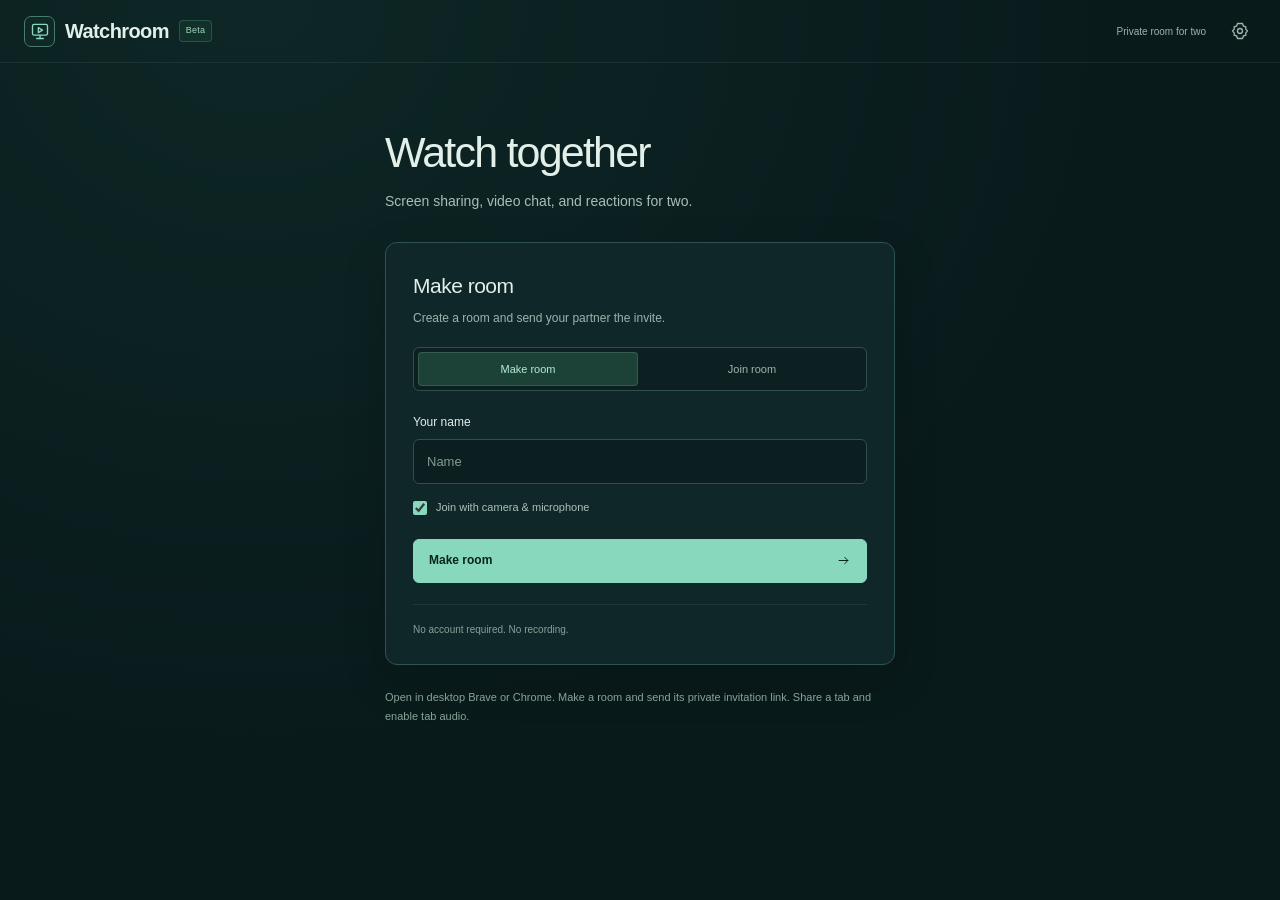
==== room/index.html @ 731a15d7 "Move Watchroom and Rummy 500 into Molomon Watchroom (from SolomonMM876/watchroom) now lives in room/" ====
<!doctype html>
<html lang="en">
<head>
  <meta name="watchroom-transport" content="peerjs">
  <meta charset="utf-8">
  <meta name="viewport" content="width=device-width, initial-scale=1">
  <meta name="theme-color" content="#091a1b">
  <title>Watchroom Beta</title>
  <meta name="description" content="Screen sharing, video chat, and reactions for two.">
  <link rel="icon" href="./favicon.svg" type="image/svg+xml">
  <link rel="stylesheet" href="./styles.css?v=room-layout-3">
  <script src="./entry-mode.js"></script>
</head>
<body class="beta-app">
  <header class="site-header">
    <a class="brand" href="./index.html" aria-label="Watchroom home"><span class="brand-mark" aria-hidden="true"><svg viewBox="0 0 24 24"><rect x="3" y="4" width="18" height="13" rx="2"/><path d="M8 21h8m-4-4v4m-2-13 5 3-5 3Z"/></svg></span><span>Watchroom</span><span class="beta-badge">Beta</span></a>
    <div class="header-right"><span class="privacy-note"><span class="tiny-lock" aria-hidden="true">⌑</span> Private room for two</span><button id="settings-button" class="icon-button" aria-label="Connection settings" title="Connection settings"><svg viewBox="0 0 24 24" aria-hidden="true"><path d="m9 3-1 3-3 1v3l-2 2 2 2v3l3 1 1 3h6l1-3 3-1v-3l2-2-2-2V7l-3-1-1-3Z"/><circle cx="12" cy="12" r="3"/></svg></button></div>
  </header>

  <main id="landing" class="landing">
    <section class="landing-copy">
      <h1>Watch together</h1>
      <p class="landing-description">Screen sharing, video chat, and reactions for two.</p>
    </section>

    <section class="seat-card" aria-labelledby="seat-title">
      <h2 id="seat-title">Make room</h2>
      <p id="seat-description">Create a room and send your partner the invite.</p>
      <form id="entry-form">
        <div id="portable-room-toggle" class="room-toggle" hidden aria-label="Choose room action"><button id="make-room-tab" type="button" class="selected" aria-pressed="true">Make room</button><button id="join-room-tab" type="button" aria-pressed="false">Join room</button></div>
        <div id="room-code-field" hidden><label for="room-code">Room code</label><input id="room-code" name="room-code" placeholder="Paste your partner’s code" autocomplete="off" spellcheck="false"></div>
        <label for="name">Your name</label>
        <input id="name" name="name" autocomplete="nickname" placeholder="Name" maxlength="32" required>
        <label class="check-label"><input id="start-devices" type="checkbox" checked><span>Join with camera &amp; microphone</span></label>
        <button id="entry-button" class="primary-button" type="submit"><span>Make room</span><svg viewBox="0 0 24 24" aria-hidden="true"><path d="M5 12h14m-5-5 5 5-5 5"/></svg></button>
      </form>
      <p id="entry-error" class="form-error" role="alert" hidden></p>
      <div class="seat-footnote"><span class="mini-dot"></span>No account required. No recording.</div>
    </section>

    <p id="landing-help" class="landing-help">Use desktop Brave or Chrome. Share a browser tab and enable tab audio. Protected video may require separate players and the shared countdown.</p>
  </main>

  <main id="room" class="watch-room" hidden>
    <div class="room-heading">
      <div class="room-heading-title"><h1 id="room-title">Watch room</h1></div>
      <div class="room-heading-actions"><span id="connection-status" class="connection-status"><span></span>Waiting for partner</span><button id="reconnect-button" class="quiet-button" hidden>Reconnect</button><button id="reset-layout" class="quiet-button" title="Restore the default positions and sizes">Reset layout</button><button id="invite-button" class="secondary-button"><svg viewBox="0 0 24 24" aria-hidden="true"><path d="M10 13a5 5 0 0 0 7 0l4-4a5 5 0 0 0-7-7l-3 3M14 11a5 5 0 0 0-7 0l-4 4a5 5 0 0 0 7 7l3-3"/></svg>Invite partner</button></div>
      <div class="call-controls"><div class="call-buttons"><button id="mic-button" class="call-button" aria-label="Mute microphone" aria-pressed="true" title="Mute microphone"><svg viewBox="0 0 24 24" aria-hidden="true"><rect x="9" y="2" width="6" height="13" rx="3"/><path d="M5 10v2a7 7 0 0 0 14 0v-2m-7 9v3m-4 0h8"/></svg></button><button id="camera-button" class="call-button" aria-label="Turn camera off" aria-pressed="true" title="Turn camera off"><svg viewBox="0 0 24 24" aria-hidden="true"><rect x="2" y="5" width="13" height="14" rx="2"/><path d="m15 9 7-4v14l-7-4"/></svg></button></div><div class="voice-volume"><label for="voice-volume">Voice</label><input id="voice-volume" type="range" min="0" max="100" value="100" aria-label="Partner voice volume"></div><button id="leave-button" class="leave-button"><svg viewBox="0 0 24 24" aria-hidden="true"><path d="M9 4H3v16h6m5-13 5 5-5 5m-6-5h11"/></svg>Leave room</button></div>
      <details class="watch-guide"><summary>Watching help</summary><p id="watch-tip-text">Use Open a link to load the same webpage on both devices. Paste the chosen movie or episode link; browsing and playback stay independent. Use the countdown to start together. Fullscreen with cameras keeps both webcams visible; press Esc to return. Either person can also share a browser tab. Stop sharing to switch to your partner’s screen. Use headphones to avoid echo. In Brave or Chrome, choose a browser tab and enable tab audio. If protected video appears black, open the stream separately and use the countdown.</p></details>
    </div>
    <p id="layout-instructions" class="sr-only">Drag a panel handle to move it. Arrow keys move a focused handle; Shift and arrow keys resize it. Drag the lower right resize handle, or focus it and use arrow keys. Layout is saved in this browser. Reset layout restores the starting positions.</p>
    <div id="watch-workspace" class="watch-workspace room-grid" aria-label="Adjustable watch layout">
      <section id="screen-panel" class="workspace-panel screen-panel" data-panel="screen" aria-label="Shared screen">
        <div id="screen-stage" class="screen-stage">
          <div class="stage-topbar"><button class="panel-handle screen-handle" data-drag-panel="screen" aria-label="Move screen panel" aria-describedby="layout-instructions" title="Drag to move. Arrow keys move; Shift + arrow keys resize."><span class="panel-grip" aria-hidden="true">⠿</span><span class="live-label"><span id="screen-indicator"></span><span id="screen-label">SCREEN SHARE</span></span></button><div><button id="theater-button" class="icon-button" aria-label="Enter focus view" aria-pressed="false" title="Focus view with cameras"><svg viewBox="0 0 24 24" aria-hidden="true"><rect x="2" y="5" width="20" height="14" rx="2"/><path d="M6 9h12M6 15h12"/></svg></button><button id="fullscreen-button" class="quiet-button fullscreen-toggle" aria-label="Enter fullscreen with cameras" aria-pressed="false" title="Fullscreen with cameras"><svg viewBox="0 0 24 24" aria-hidden="true"><path d="M9 3H3v6m12-6h6v6M3 15v6h6m12-6v6h-6"/></svg><span>Fullscreen with cameras</span></button></div></div>
          <video id="screen-video" autoplay playsinline></video>
          <div id="watch-link-player" class="watch-link-player" hidden></div>
          <div id="screen-empty" class="screen-empty"><div class="empty-screen-art" aria-hidden="true"><svg viewBox="0 0 72 60"><rect x="5" y="7" width="62" height="39" rx="5"/><path d="M25 55h22M36 46v9m-6-27 15 8-15 8Z"/></svg></div><h2>What shall we watch?</h2><p>Open the same link on both devices, or share a tab.</p><div class="stage-actions"><button id="stage-link-button" class="primary-button small">Open a link</button><button id="stage-share-button" class="primary-button small"><svg viewBox="0 0 24 24" aria-hidden="true"><path d="M12 16V3m-5 5 5-5 5 5M3 14v7h18v-7"/></svg>Share a tab</button></div><p class="stage-hint">In Brave or Chrome, choose a tab and turn on “Share tab audio”.</p></div>
          <button id="enable-sound" class="sound-prompt" hidden><svg viewBox="0 0 24 24" aria-hidden="true"><path d="m11 4-5 4H2v8h4l5 4Zm4 4a6 6 0 0 1 0 8m3-11a10 10 0 0 1 0 14"/></svg>Enable sound</button>
          <div id="reaction-layer" class="reaction-layer" aria-hidden="true"></div><div id="countdown-overlay" class="countdown-overlay" aria-live="assertive" hidden></div>
          <div id="stage-bottom" class="stage-bottom"><span id="stage-owner"></span><span id="audio-status"></span></div>
        </div>
        <div id="watch-link-bar" class="watch-link-bar" hidden><span id="watch-link-hostname"></span><a id="watch-link-external" target="_blank" rel="noopener noreferrer">Open in new tab ↗</a><button id="change-watch-link" class="quiet-button">Change link</button><button id="stop-watch-link" class="quiet-button">Close link</button><p>Each person uses their own player. If the page won’t play here, open it in a new tab. Paste a new movie or episode link to change it for both.</p></div>
        <div class="screen-controls"><div class="screen-control-left"><button id="watch-link-button" class="secondary-button">Open a link</button><button id="share-button" class="secondary-button"><svg viewBox="0 0 24 24" aria-hidden="true"><path d="M12 16V3m-5 5 5-5 5 5M3 14v7h18v-7"/></svg><span>Share a tab</span></button><button id="countdown-button" class="quiet-button" title="Count down together when using your own streaming players"><svg viewBox="0 0 24 24" aria-hidden="true"><circle cx="12" cy="13" r="8"/><path d="M12 9v5l3 2M9 2h6m-3 0v3"/></svg>3, 2, 1… play</button><button id="reactions-button" class="quiet-button" popovertarget="reactions-popover">♡ Reactions</button></div><div class="movie-volume"><svg viewBox="0 0 24 24" aria-hidden="true"><path d="m11 4-5 4H2v8h4l5 4Zm4 4a6 6 0 0 1 0 8m3-11a10 10 0 0 1 0 14"/></svg><label for="movie-volume">Movie</label><input id="movie-volume" type="range" min="0" max="100" value="80" aria-label="Movie volume"><span id="movie-volume-value">80%</span></div></div>
        <button class="panel-resize" data-resize-panel="screen" aria-label="Resize screen panel" aria-describedby="layout-instructions" title="Drag to resize, or use arrow keys"><svg viewBox="0 0 16 16" aria-hidden="true"><path d="M5 13 13 5M9 13l4-4"/></svg></button>
      </section>
      <section id="partner-panel" class="workspace-panel camera-panel partner-panel" data-panel="partner" aria-label="Partner camera">
        <div class="panel-bar"><button class="panel-handle" data-drag-panel="partner" aria-label="Move partner panel" aria-describedby="layout-instructions" title="Drag to move. Arrow keys move; Shift + arrow keys resize."><span class="panel-grip" aria-hidden="true">⠿</span><span>Partner</span></button></div>
        <div class="camera-tile partner-tile"><video id="remote-camera" autoplay playsinline></video><div id="remote-camera-placeholder" class="camera-placeholder"><span id="remote-initial">P</span><small id="remote-placeholder-text">Waiting for partner</small></div><div class="camera-label"><span id="remote-name">Partner</span><span id="remote-status" class="camera-you">waiting</span></div><button id="enable-voice" class="sound-prompt" hidden>Enable voice</button></div>
        <button class="panel-resize" data-resize-panel="partner" aria-label="Resize partner panel" aria-describedby="layout-instructions" title="Drag to resize, or use arrow keys"><svg viewBox="0 0 16 16" aria-hidden="true"><path d="M5 13 13 5M9 13l4-4"/></svg></button>
      </section>
      <section id="self-panel" class="workspace-panel camera-panel self-panel" data-panel="self" aria-label="Your camera">
        <div class="panel-bar"><button class="panel-handle" data-drag-panel="self" aria-label="Move self panel" aria-describedby="layout-instructions" title="Drag to move. Arrow keys move; Shift + arrow keys resize."><span class="panel-grip" aria-hidden="true">⠿</span><span>You</span></button></div>
        <div class="camera-tile"><video id="local-camera" autoplay playsinline muted></video><div id="local-camera-placeholder" class="camera-placeholder"><span id="local-initial">Y</span><small>Camera is off</small></div><div class="camera-label"><span id="local-name">You</span><span class="camera-you">you</span><span id="local-mic-state" aria-label="Microphone on">●</span></div></div>
        <button class="panel-resize" data-resize-panel="self" aria-label="Resize self panel" aria-describedby="layout-instructions" title="Drag to resize, or use arrow keys"><svg viewBox="0 0 16 16" aria-hidden="true"><path d="M5 13 13 5M9 13l4-4"/></svg></button>
      </section>

    </div>
    <p id="room-notice" class="sr-only" role="status" aria-live="polite"></p>
    <div id="awake-prompt-host" class="awake-prompt-host"></div>
    <div id="reactions-popover" class="reactions-popover" popover="auto" aria-label="Reactions">
        <div class="reaction-bar">
          <p class="eyebrow">REACTIONS</p>
          <div class="reaction-buttons">
            <button data-reaction="heart" aria-label="Send a heart" title="Send a heart"><span aria-hidden="true">♡</span><small>Heart</small></button>
            <button data-reaction="poke" aria-label="Poke your partner" title="Poke your partner"><span aria-hidden="true">☞</span><small>Poke</small></button>
            <button data-reaction="tease" aria-label="Tease your partner" title="Tease your partner"><span aria-hidden="true">😏</span><small>Tease</small></button>
            <button data-reaction="popcorn" aria-label="Send popcorn" title="Send popcorn"><span aria-hidden="true">🍿</span><small>Popcorn</small></button>
            <button data-reaction="fart" aria-label="Send a fart" title="Send a fart"><span aria-hidden="true">💨</span><small>Fart</small></button>
            <button data-reaction="awake" aria-label="Ask your partner if they are awake" title="Are you awake?"><span aria-hidden="true">👀</span><small>Awake?</small></button>
            <button data-reaction="blankets" aria-label="Steal the blankets" title="Steal the blankets"><span aria-hidden="true">🛌</span><small>Steal blankets</small></button>
          </div>
          <label class="reaction-sound-setting" title="Turns sound on or off for effects you send and receive. Your partner also controls their own sound."><input id="reaction-sounds" type="checkbox" checked><span>Reaction sounds</span><span class="sr-only">for sent and received effects</span></label>
          <button id="enable-reaction-audio" class="quiet-button" hidden>Enable reaction audio</button>
        </div>
    </div>
    <span id="layout-status" class="sr-only" role="status" aria-live="polite"></span>
  </main>

  <dialog id="invite-dialog" class="modal"><form method="dialog"><button class="modal-close icon-button" aria-label="Close invite">×</button></form><h2>Invite partner</h2><p id="invite-description">Send this private link to your partner. Anyone with it can take the second seat, so keep it between you.</p><label id="invite-label" for="invite-link">Your room’s invitation</label><div class="copy-field"><input id="invite-link" readonly><button id="copy-invite" class="primary-button small">Copy link</button></div><p id="copy-status" class="modal-note" aria-live="polite">The room expires after 12 hours.</p></dialog>
  <dialog id="watch-link-dialog" class="modal"><form method="dialog"><button class="modal-close icon-button" aria-label="Close shared link">×</button></form><h2>Open a link together</h2><p>Both devices load the same page directly. Choose a movie or episode on <a href="https://ramoflix.net/" target="_blank" rel="noopener noreferrer">RamoFlix ↗</a>, then copy its page address here.</p><form id="watch-link-form"><label for="watch-link-url">Movie, episode or webpage link</label><input id="watch-link-url" type="url" placeholder="https://ramoflix.net/…" maxlength="4096" autocomplete="off" required><p class="modal-note">Browsing inside the page stays on your device. Send a new link to change it for both people. Press play in your own player using the shared countdown.</p><button id="watch-link-submit" class="primary-button" type="submit">Open for both</button></form></dialog>
  <dialog id="settings-dialog" class="modal"><form method="dialog"><button class="modal-close icon-button" aria-label="Close settings">×</button></form><h2>Connection settings</h2><p>Some networks need a TURN relay to connect. Enter your relay details if the call cannot connect. Apply before entering a room, or reconnect your current call.</p><form id="settings-form"><label for="turn-url">TURN server URL</label><input id="turn-url" placeholder="turn:your-server.example:3478"><div class="two-fields"><div><label for="turn-username">Username</label><input id="turn-username" autocomplete="off"></div><div><label for="turn-password">Password</label><input id="turn-password" type="password" autocomplete="off"></div></div><p class="modal-note">Relay credentials are kept in this browser tab’s session.</p><button class="primary-button" type="submit">Save &amp; reconnect</button></form></dialog>
  <div id="toast" class="toast" role="status" hidden></div>
  <script type="module" src="./app.js?v=room-layout-3"></script>
</body>
</html>
---- room/styles.css ----
:root {
  color-scheme: dark;
  --bg: #091a1b;
  --panel: #102729;
  --line: #284a49;
  --muted: #9bb4ad;
  --text: #e3f0e9;
  --accent: #87d8bd;
  --sans: Inter, -apple-system, BlinkMacSystemFont, 'Segoe UI', sans-serif;
}
* { box-sizing: border-box; }
html { min-height: 100%; background: var(--bg); }
body { margin: 0; min-height: 100vh; color: var(--text); background: radial-gradient(ellipse at 20% 0%, #183f3b55, transparent 60%), var(--bg); font: 14px/1.5 var(--sans); }
button, input { font: inherit; }
button { color: inherit; cursor: pointer; transition: background .15s, border-color .15s; }
button:disabled { cursor: default; opacity: .5; }
button:focus-visible, input:focus-visible, a:focus-visible, summary:focus-visible { outline: 2px solid var(--accent); outline-offset: 3px; }
a { color: inherit; }
svg { width: 20px; height: 20px; fill: none; stroke: currentColor; stroke-width: 1.6; stroke-linecap: round; stroke-linejoin: round; flex-shrink: 0; }
[hidden] { display: none !important; }
input[type=checkbox] { width: 14px; height: 14px; margin: 0; accent-color: var(--accent); }
input[type=range] { padding: 0; height: 3px; background: var(--line); accent-color: var(--accent); cursor: pointer; }
.sr-only { position: absolute; width: 1px; height: 1px; margin: -1px; padding: 0; overflow: hidden; clip: rect(0,0,0,0); white-space: nowrap; border: 0; }
.site-header { display: flex; align-items: center; justify-content: space-between; gap: 18px; padding: 15px 24px; border-bottom: 1px solid #284a4966; }
.brand { display: flex; align-items: center; gap: 10px; text-decoration: none; font-size: 20px; font-weight: 600; letter-spacing: -.6px; }
.brand-mark { width: 31px; height: 31px; display: grid; place-items: center; border: 1px solid #487a6e; border-radius: 7px; color: var(--accent); background: #87d8bd08; }
.brand-mark svg { width: 20px; height: 20px; }
.beta-badge { padding: 3px 6px; border: 1px solid #447d6477; border-radius: 4px; color: #a2d5b7; background: #244e3c44; font-size: 9px; font-weight: 500; letter-spacing: .2px; }
.header-right { display: flex; align-items: center; gap: 18px; }
.privacy-note { font-size: 10px; color: var(--muted); }
.tiny-lock { display: none; }
.icon-button { display: inline-flex; align-items: center; justify-content: center; padding: 6px; border: 0; border-radius: 5px; background: none; color: var(--muted); line-height: 1; }
.icon-button:hover { background: #ffffff0a; color: var(--text); }
.primary-button, .secondary-button, .quiet-button { display: inline-flex; align-items: center; justify-content: center; gap: 8px; border-radius: 6px; font-size: 11px; line-height: 1.3; }
.primary-button { min-height: 40px; padding: 11px 15px; border: 1px solid var(--accent); background: var(--accent); color: #07251c; font-weight: 600; }
.primary-button:hover { background: #a5e7ce; border-color: #a5e7ce; }
.secondary-button { min-height: 34px; padding: 8px 11px; border: 1px solid #3c695c; background: #173930; color: #b8dfca; font-weight: 500; }
.secondary-button:hover { background: #214a3e; border-color: #61917d; }
.quiet-button { min-height: 30px; padding: 5px 3px; border: 0; background: none; color: #9ebbab; font-size: 10px; }
.quiet-button:hover { color: #d2eadb; }
.primary-button svg, .secondary-button svg, .quiet-button svg { width: 15px; height: 15px; }
.small { min-height: 32px; padding: 8px 11px; font-size: 10px; }
.landing { max-width: 560px; margin: auto; padding: 65px 25px 40px; }
.landing-copy { margin-bottom: 30px; }
.landing h1 { margin: 0 0 14px; font-size: 43px; font-weight: 500; letter-spacing: -1.8px; line-height: 1.15; }
.landing-description { margin: 0; color: #a7bfb6; font-size: 14px; }
.seat-card { padding: 27px; border: 1px solid #2f5350; border-radius: 12px; background: var(--panel); box-shadow: 0 16px 45px #020c0d2a; }
.seat-card h2 { margin: 0 0 7px; font-size: 21px; font-weight: 500; letter-spacing: -.5px; }
.seat-card p { margin-top: 0; color: var(--muted); font-size: 12px; }
.seat-card label:not(.check-label), .modal label { display: block; margin: 22px 0 8px; font-size: 12px; }
.seat-card input:not([type=checkbox]), .modal input { width: 100%; height: 45px; padding: 11px 13px; border: 1px solid #31504d; border-radius: 6px; background: #0b1f20; color: var(--text); font-size: 13px; }
input::placeholder { color: #809e92; }
.check-label { display: flex; align-items: center; gap: 9px; margin: 15px 0 23px; color: #abc1b8; font-size: 11px; }
.seat-card .primary-button { width: 100%; min-height: 44px; justify-content: space-between; font-size: 12px; }
.seat-footnote { margin-top: 21px; padding-top: 17px; border-top: 1px solid #284a4977; color: #85a298; font-size: 10px; }
.mini-dot { display: none; }
.form-error { color: #c5dca7 !important; font-size: 11px !important; padding: 9px 0; margin: 0 !important; }
.landing-help { margin: 23px 0 0; color: #87a399; font-size: 11px; line-height: 1.7; }
.room-toggle { display: flex; gap: 4px; margin-top: 20px; padding: 4px; border: 1px solid #31504d; border-radius: 6px; background: #0c2021; }
.room-toggle button { flex: 1; padding: 8px; border: 1px solid transparent; border-radius: 4px; background: none; color: #9eb6ab; font-size: 11px; }
.room-toggle button.selected { border-color: #4b7d6777; background: #1c4238; color: #b6ead4; }
.room-active { overflow: hidden; }
.room-active .site-header { padding: 3px 12px; }
.room-active .brand { gap: 6px; font-size: 12px; letter-spacing: -.2px; }
.room-active .brand-mark { width: 17px; height: 17px; border-radius: 4px; }
.room-active .brand-mark svg, .room-active .site-header .icon-button svg { width: 13px; height: 13px; }
.room-active .beta-badge { padding: 1px 4px; font-size: 7px; }
.room-active .privacy-note { font-size: 8px; }
.room-active .site-header .icon-button { padding: 4px; }
.watch-room { padding: 0 8px 8px; }
.room-heading { display: flex; align-items: center; gap: 12px; min-height: 28px; margin: 3px 0 4px; }
.room-heading h1 { margin: 0; font-size: 12px; font-weight: 500; letter-spacing: -.2px; white-space: nowrap; }
.room-heading-actions { display: flex; align-items: center; gap: 11px; margin-left: auto; }
.room-heading-actions .secondary-button { min-height: 25px; padding: 4px 8px; font-size: 9px; }
.room-heading-actions .quiet-button { min-height: 24px; padding: 3px; font-size: 9px; }
.room-heading-actions .secondary-button svg { width: 13px; height: 13px; }
.connection-status { display: flex; align-items: center; gap: 7px; color: #9db3a8; font-size: 10px; white-space: nowrap; }
.connection-status > span { width: 5px; height: 5px; border-radius: 50%; background: #97a784; }
.connection-status.connected > span { background: #91c4ab; }
.connection-status.error > span { background: #c9ba8f; }
.call-controls { display: flex; align-items: center; gap: 10px; }
.call-buttons { display: flex; gap: 5px; }
.call-button { display: grid; place-items: center; width: 24px; height: 24px; border: 1px solid #3f755d; border-radius: 50%; background: #1f4638; color: #b4e1c8; }
.call-button svg { width: 13px; height: 13px; }
.call-button:hover { background: #2b5945; border-color: #72a486; }
.call-button[aria-pressed=false] { position: relative; background: #17312b; border-color: #365146; color: #859f92; }
.call-button[aria-pressed=false]:after { content: ''; position: absolute; width: 1.5px; height: 17px; background: #a9c5b2; box-shadow: 0 0 0 2px #17312b; transform: rotate(-45deg); }
.voice-volume { display: flex; align-items: center; gap: 7px; color: #9fbaac; font-size: 9px; }
.voice-volume input { width: 53px; }
.leave-button { display: flex; align-items: center; gap: 5px; padding: 4px 0 4px 12px; border: 0; border-left: 1px solid #284a49; background: none; color: #b8cbbc; font-size: 9px; white-space: nowrap; }
.leave-button svg { width: 13px; height: 13px; }
.watch-guide { position: relative; color: #84a397; font-size: 9px; white-space: nowrap; }
.watch-guide summary { cursor: pointer; }
.watch-guide p { position: absolute; top: 19px; right: 0; width: 290px; margin: 0; padding: 15px; border: 1px solid #416b58; border-radius: 7px; background: #13352a; box-shadow: 0 9px 25px #0005; color: #bfd6c5; white-space: normal; line-height: 1.7; font-size: 11px; z-index: 30; }
.watch-workspace { position: relative; height: calc(100dvh - 71px); min-height: 360px; overflow: hidden; border-radius: 9px; isolation: isolate; }
.workspace-panel { position: absolute; overflow: hidden; border: 1px solid var(--line); border-radius: 8px; background: var(--panel); box-shadow: 0 5px 20px #010b0d22; }
.screen-panel { left: 0; top: 0; width: 100%; height: 100%; display: flex; flex-direction: column; z-index: 1; }
.camera-panel { display: flex; flex-direction: column; z-index: 3; }
.partner-panel { left: 0; bottom: 0; width: 300px; height: 214px; }
.self-panel { left: 160px; bottom: 30px; width: 132px; height: 109px; }
.panel-bar { display: flex; align-items: center; flex-shrink: 0; height: 26px; border-bottom: 1px solid #33584b55; background: #0e2324; }
.panel-handle { display: inline-flex; align-items: center; gap: 7px; min-width: 0; height: 25px; padding: 4px 9px; border: 0; background: transparent; color: #9dbdac; font-size: 10px; line-height: 1; cursor: grab; touch-action: none; user-select: none; }
.panel-handle:hover { background: #32684e22; color: #d0ebd7; }
.panel-handle:active, .layout-editing .panel-handle { cursor: grabbing; }
.panel-grip { color: #739a84; font-size: 17px; line-height: 1; letter-spacing: -2px; }
.panel-resize { position: absolute; right: 0; bottom: 0; width: 21px; height: 21px; display: grid; place-items: center; padding: 3px; border: 0; border-radius: 7px 0 0; color: #87b89b; background: #153d2cbb; cursor: nwse-resize; touch-action: none; z-index: 12; }
.panel-resize svg { width: 12px; height: 12px; }
.panel-resize:hover { background: #2c6745dd; color: #d6ead4; }
.layout-editing { user-select: none; }
.layout-editing .workspace-panel { transition: none; }
.layout-editing video { pointer-events: none; }
.screen-stage { position: relative; flex: 1; width: 100%; min-height: 0; overflow: hidden; background: #071314; isolation: isolate; }
.screen-stage > video { position: absolute; inset: 0; width: 100%; height: 100%; object-fit: contain; }
.watch-link-player { position: absolute; inset: 41px 0 0; background: #071314; }
.watch-link-player > iframe, .watch-link-player > video { width: 100%; height: 100%; border: 0; display: block; object-fit: contain; }
.watch-link-mode .stage-topbar { height: 41px; background: #0b2021; }
.watch-link-mode .stage-bottom { display: none; }
.watch-link-bar { display: flex; flex-wrap: wrap; align-items: center; gap: 8px 12px; flex-shrink: 0; padding: 8px 29px 8px 10px; background: #102b2a; border-top: 1px solid #284a49; font-size: 10px; }
.watch-link-bar > span { flex: 1; min-width: 80px; overflow: hidden; text-overflow: ellipsis; white-space: nowrap; color: #bed5c9; }
.watch-link-bar a, #watch-link-dialog a { color: #b0d9c1; text-decoration: underline; text-underline-offset: 3px; }
.watch-link-bar .quiet-button { font-size: 10px; }
.watch-link-bar p { flex-basis: 100%; margin: 0; color: #97b0a4; font-size: 9px; line-height: 1.5; }
.stage-actions { display: flex; flex-wrap: wrap; justify-content: center; gap: 8px; }
.layout-editing iframe { pointer-events: none; }
#watch-link-submit { margin-top: 18px; }
.stage-topbar { position: absolute; left: 0; top: 0; right: 0; display: flex; align-items: center; justify-content: space-between; gap: 10px; padding: 7px 10px 8px; background: linear-gradient(#07120dd4, transparent); z-index: 3; }
.stage-topbar > div { display: flex; gap: 5px; }
.stage-topbar svg { width: 14px; height: 14px; }
.screen-handle { padding: 4px 3px; }
.live-label { display: flex; align-items: center; gap: 7px; color: #91b39f; font-size: 7px; letter-spacing: 1.2px; }
.live-label > span:first-child { width: 4px; height: 4px; border-radius: 50%; background: #628673; }
.live-label > span:first-child.active { background: #9bccaf; }
.screen-empty { position: absolute; inset: 0; display: flex; align-items: center; justify-content: center; flex-direction: column; padding: 38px 20px 24px; text-align: center; background: radial-gradient(ellipse, #16363055, transparent 75%); }
.empty-screen-art { display: grid; place-items: center; height: 54px; margin-bottom: 20px; }
.empty-screen-art svg { width: 62px; height: 52px; stroke: #82bba1; stroke-width: 1; }
.screen-empty h2 { margin: 0 0 10px; font-size: 23px; font-weight: 500; letter-spacing: -.5px; }
.screen-empty p { margin: 0 0 19px; color: #97b0a4; font-size: 12px; }
.screen-empty .stage-hint { margin: 13px 0 0; color: #7a9b8e; font-size: 9px; }
.stage-bottom { position: absolute; left: 0; right: 0; bottom: 0; display: flex; justify-content: space-between; gap: 10px; padding: 8px 12px; background: linear-gradient(transparent, #03110ac9); color: #c4decf; font-size: 9px; pointer-events: none; }
.screen-controls { flex-shrink: 0; display: flex; flex-wrap: wrap; justify-content: space-between; align-items: center; gap: 10px; min-height: 42px; padding: 5px 29px 5px var(--screen-controls-inset, 10px); border-top: 1px solid #284a4966; background: #0d2524; }
.screen-control-left { display: flex; flex-wrap: wrap; align-items: center; gap: 8px; }
.screen-controls .secondary-button { min-height: 29px; padding: 6px 10px; font-size: 9px; }
.screen-controls .quiet-button { font-size: 9px; }
.movie-volume { display: flex; align-items: center; gap: 8px; color: #9bb4a7; font-size: 9px; }
.movie-volume svg { width: 15px; height: 15px; color: #9bc6b0; }
.movie-volume input { width: 70px; }
.movie-volume span { min-width: 24px; font-size: 8px; }
.movie-volume input:disabled { opacity: .5; cursor: default; }
.camera-tile { position: relative; flex: 1; min-height: 0; width: 100%; overflow: hidden; background: #15302e; }
.partner-tile { background: #10282a; }
.camera-tile > video { position: absolute; inset: 0; width: 100%; height: 100%; object-fit: cover; }
.camera-placeholder { position: absolute; inset: 0; display: flex; align-items: center; justify-content: center; flex-direction: column; gap: 10px; }
.camera-placeholder > span { display: grid; place-items: center; width: 44px; height: 44px; border: 1px solid #376252; border-radius: 50%; background: #1d4033; color: #b8d9c7; font-size: 23px; }
.camera-placeholder small { color: #9bb3a5; font-size: 9px; }
.camera-label { position: absolute; left: 0; right: 0; bottom: 0; display: flex; align-items: center; gap: 7px; padding: 8px 10px; background: linear-gradient(transparent, #061c17b8); font-size: 10px; }
.camera-you { padding: 1px 4px; border: 1px solid #53715b44; border-radius: 3px; background: #77978111; color: #a7c1b2; font-size: 7px; }
.camera-label > span:last-child:not(.camera-you) { margin-left: auto; color: #9fbd9f; font-size: 7px; }
.camera-label > span.muted { color: #c4ceba !important; }
.self-panel .camera-placeholder { gap: 6px; }
.self-panel .camera-placeholder > span { width: 29px; height: 29px; font-size: 17px; }
.self-panel .camera-placeholder small { font-size: 7px; }
.self-panel .camera-label { padding: 5px 7px; font-size: 8px; }
.self-panel .camera-you { font-size: 6px; }
.reaction-bar { min-width: 0; padding: 0; }
.eyebrow { margin: 0 0 6px; color: #89a897; font-size: 8px; font-weight: 500; letter-spacing: .9px; }
.reaction-buttons { display: grid; grid-template-columns: repeat(7, minmax(0, 1fr)); gap: 5px; }
.reaction-buttons button { display: flex; align-items: center; flex-direction: column; gap: 2px; min-width: 0; min-height: 54px; padding: 5px 2px 4px; border: 1px solid #355c48; border-radius: 5px; background: #17352c; color: #b4d0bc; }
.reaction-buttons button:hover { border-color: #83b693; background: #244d37; }
.reaction-buttons button:disabled:hover { border-color: #355c48; background: #17352c; }
.reaction-buttons button > span { min-height: 23px; color: #99d8b4; font-size: 21px; line-height: 1.1; }
.reaction-buttons button:nth-child(2) > span { font-size: 25px; line-height: .9; color: #c0deaf; }
.reaction-buttons small { max-width: 100%; color: #9fbbaa; font-size: 8px; line-height: 1.1; text-align: center; }
.reaction-sound-setting { display: inline-flex; align-items: center; gap: 7px; margin-top: 7px; color: #a9c4b4; font-size: 9px; cursor: pointer; }
.reaction-sound-setting input { width: 12px; height: 12px; }
#enable-reaction-audio { min-height: 18px; padding: 0; margin-left: 9px; font-size: 9px; text-decoration: underline; text-underline-offset: 3px; }
.wake-prompt { flex-shrink: 0; max-width: 330px; padding: 10px 11px; margin: 3px 0; border: 1px solid #507e60; border-radius: 7px; background: #183c2e; }
.wake-prompt p { margin: 0 0 8px; color: #d4efdc; font-size: 11px; }
.wake-prompt > div { display: flex; align-items: center; gap: 11px; }
.wake-prompt .secondary-button { min-height: 28px; padding: 6px 9px; font-size: 10px; }
.wake-prompt .quiet-button { font-size: 10px; }

.sound-prompt { position: absolute; left: 50%; top: 50%; z-index: 4; transform: translate(-50%, -50%); display: flex; align-items: center; gap: 8px; padding: 10px 14px; border: 1px solid #91c8a3; border-radius: 6px; background: #204734eb; box-shadow: 0 8px 22px #0008; color: #e0f4df; font-size: 12px; white-space: nowrap; }
.sound-prompt svg { width: 17px; height: 17px; }
.camera-tile .sound-prompt { font-size: 9px; padding: 7px 9px; }
.reaction-layer { position: absolute; inset: 0; z-index: 6; overflow: hidden; pointer-events: none; }
.floating-reaction { position: absolute; bottom: 10%; z-index: 1; font-size: 54px; color: #8fdfb8; text-shadow: 0 4px 15px #0004; animation: float-reaction 3s ease-out forwards; }
.reaction-caption { position: absolute; left: 50%; bottom: 25px; z-index: 1; transform: translateX(-50%); max-width: calc(100% - 30px); padding: 8px 14px; border: 1px solid #7cac87; border-radius: 25px; background: #204737e8; color: #d3eed5; font-size: 11px; white-space: normal; text-align: center; animation: caption 3s ease-out forwards; }
.poke-shake { animation: poke-shake .6s ease-in-out; }
.blanket-sheet { position: absolute; bottom: -46%; left: -3%; width: 106%; height: 46%; border: 1px solid #a9d2b77a; border-top: 10px solid #abcdb6; border-radius: 27px 35px 0 0; background: repeating-linear-gradient(0deg, #79af91 0 23px, #659d8222 24px 25px), linear-gradient(110deg, #547f6a, #a0cbb0); box-shadow: 0 -7px 25px #071c2088; transform-origin: center bottom; animation: steal-blanket 3s ease-in-out forwards; }
.blanket-sheet:after { content: ''; position: absolute; top: 17px; left: 0; right: 0; border-top: 1px dashed #d0e8c899; }
.countdown-overlay { position: absolute; inset: 0; z-index: 8; display: grid; place-items: center; background: #071913bb; backdrop-filter: blur(6px); color: #bceccc; font-size: 100px; pointer-events: none; }
.watch-link-mode .countdown-overlay { inset: 0 90px auto auto; width: 100px; height: 41px; background: none; backdrop-filter: none; font-size: 20px; }
.modal { position: fixed; width: 465px; max-width: calc(100vw - 32px); padding: 32px; border: 1px solid #487264; border-radius: 12px; background: var(--panel); color: var(--text); box-shadow: 0 20px 80px #0008; }
.modal::backdrop { background: #020b0ce0; backdrop-filter: blur(6px); }
.modal-close { position: absolute; top: 12px; right: 12px; width: 26px; height: 26px; font-size: 26px; }
.modal h2 { margin: 0 0 15px; font-size: 25px; font-weight: 500; letter-spacing: -.6px; }
.modal p { color: #a5bfb2; font-size: 12px; line-height: 1.8; }
.modal label { margin-top: 17px; font-size: 11px; color: #b5cfbf; }
.modal input { font-size: 12px; }
.copy-field { display: flex; gap: 7px; }
.copy-field input { min-width: 0; font-size: 10px; }
.copy-field button { white-space: nowrap; }
.modal p.modal-note { margin: 12px 0 0; color: #87a598; font-size: 10px; line-height: 1.6; }
.two-fields { display: grid; grid-template-columns: 1fr 1fr; gap: 12px; }
#settings-form > .primary-button { width: 100%; margin-top: 24px; }
.toast { position: fixed; left: 50%; bottom: 22px; z-index: 40; transform: translateX(-50%); max-width: calc(100vw - 32px); padding: 11px 17px; border: 1px solid #568c73; border-radius: 7px; background: #133c30ee; backdrop-filter: blur(8px); color: #d1f3df; box-shadow: 0 8px 30px #0005; font-size: 12px; }
@keyframes float-reaction { 0% { transform: translateY(0) rotate(-10deg) scale(.5); opacity: 0; } 15% { opacity: 1; transform: translateY(-20px) rotate(6deg) scale(1); } 80% { opacity: 1; } 100% { transform: translateY(-260px) rotate(-10deg) scale(1.3); opacity: 0; } }
@keyframes caption { 0% { opacity: 0; } 15%, 85% { opacity: 1; } 100% { opacity: 0; } }
@keyframes poke-shake { 10%, 70% { transform: translateX(-7px) rotate(-1deg); } 30%, 90% { transform: translateX(7px) rotate(1deg); } 50% { transform: translateX(-5px); } }
@keyframes steal-blanket { 0% { transform: translateY(0); opacity: 0; } 15% { opacity: 1; } 33%, 63% { transform: translateY(-106%) rotate(-2deg); opacity: 1; } 100% { transform: translate(115%, -125%) rotate(12deg); opacity: 0; } }
@media (max-width: 1050px) and (min-width: 760px) {
  .room-heading { gap: 11px; }
  .room-heading-actions { gap: 9px; }
  .room-heading h1 { font-size: 12px; }
  .voice-volume label { display: none; }
  .voice-volume input { width: 38px; }
  .watch-guide { display: none; }
  .call-controls { gap: 9px; }
  .connection-status { font-size: 9px; }
}
@media (max-width: 759px) {
  .room-active { overflow: auto; }
  .site-header { padding: 14px 18px; }
  .room-active .site-header { padding: 3px 12px; }
  .privacy-note { display: none; }
  .landing { padding-top: 40px; }
  .landing h1 { font-size: 36px; }
  .watch-room { padding: 0 10px 20px; }
  .room-heading { flex-wrap: wrap; gap: 5px 10px; margin: 6px 0; }
  .room-heading h1 { font-size: 14px; }
  .room-heading-actions { flex: 1; flex-wrap: wrap; justify-content: flex-end; gap: 7px 10px; }
  .room-heading-actions .secondary-button { min-height: 27px; padding: 5px 8px; font-size: 10px; }
  .connection-status { font-size: 9px; }
  #reset-layout { font-size: 9px; }
  .call-controls { flex: 1; gap: 12px; }
  .watch-guide { margin-left: auto; }
  .watch-workspace { display: grid; grid-template-columns: 1.7fr 1fr; gap: 10px; height: auto; min-height: 0; overflow: visible; }
  .workspace-panel { position: relative !important; inset: auto !important; width: 100% !important; height: auto !important; }
  .screen-panel { grid-column: 1 / -1; }
  .screen-stage { flex: none; aspect-ratio: 16 / 9; }
  .screen-controls { flex-wrap: wrap; padding: 6px 9px; gap: 6px; }
  .screen-control-left { gap: 8px; }
  .screen-controls .secondary-button { font-size: 8px; min-height: 29px; padding: 6px 8px; }
  .screen-controls .quiet-button { font-size: 8px; }
  .movie-volume { gap: 5px; }
  .movie-volume label, .movie-volume span { display: none; }
  .movie-volume input { width: 45px; }
  .partner-panel { grid-column: 1; aspect-ratio: 4 / 3; }
  .self-panel { grid-column: 2; width: 90% !important; aspect-ratio: 4 / 3; align-self: end; justify-self: end; }
  .camera-placeholder > span { width: 36px; height: 36px; font-size: 20px; }
  .camera-placeholder small { font-size: 8px; }
  .camera-label { font-size: 9px; padding: 6px 8px; }
  .self-panel .camera-placeholder { bottom: 17px; gap: 3px; }
  .self-panel .camera-placeholder > span { width: 22px; height: 22px; font-size: 13px; }
  .self-panel .camera-placeholder small { font-size: 6px; }
  .self-panel .camera-label { font-size: 7px; }
  .panel-handle { cursor: default; }
  .panel-handle:disabled { opacity: 1; }
  .panel-grip, .panel-resize { display: none; }
  .reaction-bar { padding: 0; }
  .reaction-bar .eyebrow { display: none; }
  .reaction-buttons button { min-height: 49px; }
  .reaction-buttons small { font-size: 7px; }
  .reaction-sound-setting { font-size: 10px; margin-top: 9px; }
  .screen-empty { padding: 30px 10px 15px; }
  .screen-empty h2 { margin-bottom: 8px; font-size: 19px; }
  .screen-empty p { font-size: 10px; margin-bottom: 12px; }
  .empty-screen-art { height: 35px; margin-bottom: 11px; }
  .empty-screen-art svg { width: 41px; height: 34px; }
  .screen-empty .stage-hint { margin-top: 10px; font-size: 7px; }
  .screen-empty .small { min-height: 29px; padding: 6px 9px; font-size: 9px; }
  .stage-topbar { padding: 6px 8px; }
  .live-label { font-size: 6px; }
  .stage-topbar .icon-button { padding: 4px; }
  .countdown-overlay { font-size: 75px; }
}
@media (max-width: 420px) {
  .room-heading-actions { flex-basis: 100%; justify-content: space-between; }
  .room-heading h1 { font-size: 14px; }
  .screen-empty h2 { font-size: 17px; }
  .screen-empty p { font-size: 9px; }
  .empty-screen-art { height: 29px; margin-bottom: 8px; }
  .empty-screen-art svg { width: 33px; height: 28px; }
  .landing { padding: 36px 20px 30px; }
  .landing-description { font-size: 13px; }
  .seat-card { padding: 23px; }
  .landing-help { font-size: 10px; }
  .copy-field { flex-direction: column; }
  .modal { padding: 30px 24px; }
}
@media (prefers-reduced-motion: reduce) {
  *, *:before, *:after { animation-duration: .01ms !important; transition-duration: .01ms !important; scroll-behavior: auto !important; }
  .blanket-sheet { animation: none; opacity: 0; }
}
:root.shared-room-entry #landing { display: none; }
:root.shared-room-entry #room[hidden] { display: block; }

/* Keep the webpage large; camera tiles float over its lower corner. */
.room-active { display: flex; flex-direction: column; height: 100dvh; min-height: 0; overflow: hidden; }
.room-active > .site-header { flex: 0 0 auto; }
.room-active .watch-room { display: flex; flex: 1; min-height: 0; flex-direction: column; padding-bottom: 8px; }
.room-heading { flex-shrink: 0; }
.watch-workspace { flex: 1; width: 100%; height: auto; min-height: 0; }
.fullscreen-toggle { min-height: 26px; padding: 4px 6px; font-size: 9px; }
.fullscreen-toggle svg { width: 14px; height: 14px; }
.reactions-popover { position: fixed; inset: auto 16px 65px auto; width: 340px; max-width: calc(100vw - 24px); margin: 0; padding: 15px; border: 1px solid #487264; border-radius: 10px; background: var(--panel); color: var(--text); box-shadow: 0 12px 50px #0008; }
.reactions-popover::backdrop { background: transparent; }
.awake-prompt-host { position: fixed; right: 18px; top: 74px; z-index: 35; max-width: calc(100vw - 36px); }
.watch-fullscreen .site-header, .theater-mode .site-header { display: none; }
.watch-fullscreen .watch-room, .theater-mode .watch-room { height: 100dvh; padding: 0 6px 6px; }
.watch-fullscreen .watch-workspace, .theater-mode .watch-workspace { display: block; overflow: hidden; border-radius: 6px; }
.watch-fullscreen .screen-panel, .theater-mode .screen-panel { left: 0 !important; top: 0 !important; width: 100% !important; height: 100% !important; }
.watch-fullscreen .camera-panel, .theater-mode .camera-panel { display: flex !important; }
.watch-fullscreen .panel-resize, .theater-mode .panel-resize { display: none; }
.watch-fullscreen .screen-handle, .theater-mode .screen-handle { cursor: default; }
.watch-fullscreen .screen-controls, .theater-mode .screen-controls { padding-left: 10px; }
@media (max-width: 759px) {
  .watch-workspace { display: block; overflow: hidden; }
  .workspace-panel { position: absolute !important; }
  .screen-panel { inset: 0 !important; width: 100% !important; height: 100% !important; }
  .screen-stage { flex: 1; min-height: 0; height: auto; aspect-ratio: auto; }
  .camera-panel { inset: auto !important; aspect-ratio: auto; }
  .partner-panel { right: 8px !important; bottom: var(--camera-floor, 130px) !important; width: 145px !important; height: 116px !important; }
  .self-panel { right: 161px !important; bottom: var(--camera-floor, 130px) !important; width: 100px !important; height: 90px !important; }
  .fullscreen-toggle { min-height: 24px; font-size: 8px; gap: 4px; }
  .watch-link-bar { padding: 6px 10px; gap: 5px 10px; }
  .watch-link-bar p { font-size: 8px; }
  .reactions-popover { right: 12px; bottom: 70px; }
}
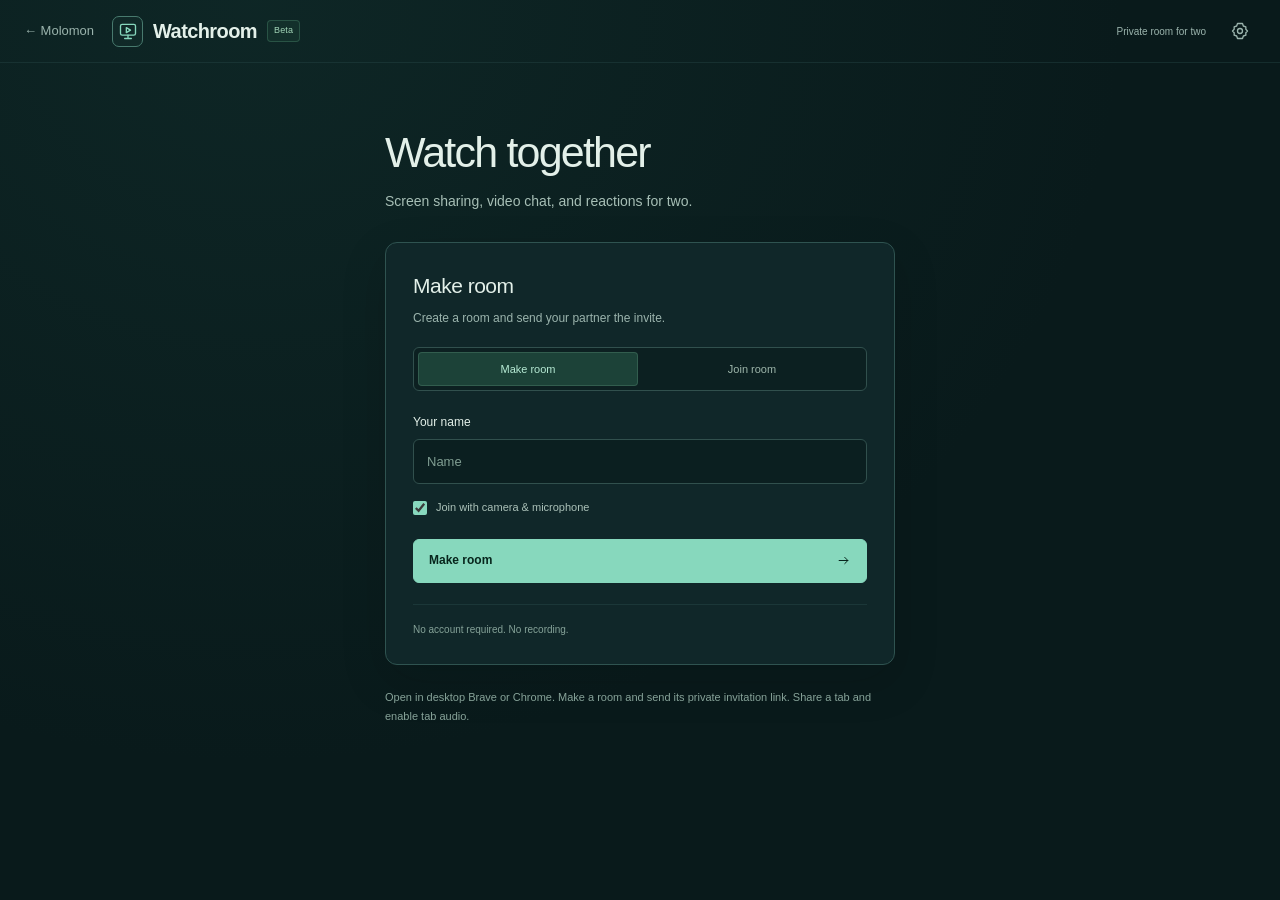
==== commit 38517043: "Link Watchroom and Rummy 500 back to Molomon Both apps now have a "← Molomon" link to the homepage, " ====
--- a/room/index.html
+++ b/room/index.html
@@ -8,12 +8,13 @@
   <title>Watchroom Beta</title>
   <meta name="description" content="Screen sharing, video chat, and reactions for two.">
   <link rel="icon" href="./favicon.svg" type="image/svg+xml">
-  <link rel="stylesheet" href="./styles.css?v=room-layout-3">
+  <link rel="stylesheet" href="./styles.css?v=room-layout-4">
   <script src="./entry-mode.js"></script>
 </head>
 <body class="beta-app">
   <header class="site-header">
-    <a class="brand" href="./index.html" aria-label="Watchroom home"><span class="brand-mark" aria-hidden="true"><svg viewBox="0 0 24 24"><rect x="3" y="4" width="18" height="13" rx="2"/><path d="M8 21h8m-4-4v4m-2-13 5 3-5 3Z"/></svg></span><span>Watchroom</span><span class="beta-badge">Beta</span></a>
+    <div class="header-left"><a class="molomon-home" href="../index.html">← Molomon</a>
+    <a class="brand" href="./index.html" aria-label="Watchroom home"><span class="brand-mark" aria-hidden="true"><svg viewBox="0 0 24 24"><rect x="3" y="4" width="18" height="13" rx="2"/><path d="M8 21h8m-4-4v4m-2-13 5 3-5 3Z"/></svg></span><span>Watchroom</span><span class="beta-badge">Beta</span></a></div>
     <div class="header-right"><span class="privacy-note"><span class="tiny-lock" aria-hidden="true">⌑</span> Private room for two</span><button id="settings-button" class="icon-button" aria-label="Connection settings" title="Connection settings"><svg viewBox="0 0 24 24" aria-hidden="true"><path d="m9 3-1 3-3 1v3l-2 2 2 2v3l3 1 1 3h6l1-3 3-1v-3l2-2-2-2V7l-3-1-1-3Z"/><circle cx="12" cy="12" r="3"/></svg></button></div>
   </header>
 
--- a/room/styles.css
+++ b/room/styles.css
@@ -27,6 +27,9 @@
 .brand-mark svg { width: 20px; height: 20px; }
 .beta-badge { padding: 3px 6px; border: 1px solid #447d6477; border-radius: 4px; color: #a2d5b7; background: #244e3c44; font-size: 9px; font-weight: 500; letter-spacing: .2px; }
 .header-right { display: flex; align-items: center; gap: 18px; }
+.header-left { display: flex; align-items: center; gap: 18px; min-width: 0; }
+.molomon-home { color: var(--muted); font-size: 13px; text-decoration: none; white-space: nowrap; }
+.molomon-home:hover { color: var(--text); }
 .privacy-note { font-size: 10px; color: var(--muted); }
 .tiny-lock { display: none; }
 .icon-button { display: inline-flex; align-items: center; justify-content: center; padding: 6px; border: 0; border-radius: 5px; background: none; color: var(--muted); line-height: 1; }
@@ -66,6 +69,8 @@
 .room-active .brand-mark svg, .room-active .site-header .icon-button svg { width: 13px; height: 13px; }
 .room-active .beta-badge { padding: 1px 4px; font-size: 7px; }
 .room-active .privacy-note { font-size: 8px; }
+.room-active .header-left { gap: 10px; }
+.room-active .molomon-home { font-size: 11px; }
 .room-active .site-header .icon-button { padding: 4px; }
 .watch-room { padding: 0 8px 8px; }
 .room-heading { display: flex; align-items: center; gap: 12px; min-height: 28px; margin: 3px 0 4px; }
@@ -275,6 +280,8 @@
   .countdown-overlay { font-size: 75px; }
 }
 @media (max-width: 420px) {
+  .header-left { gap: 12px; }
+  .beta-badge { display: none; }
   .room-heading-actions { flex-basis: 100%; justify-content: space-between; }
   .room-heading h1 { font-size: 14px; }
   .screen-empty h2 { font-size: 17px; }
